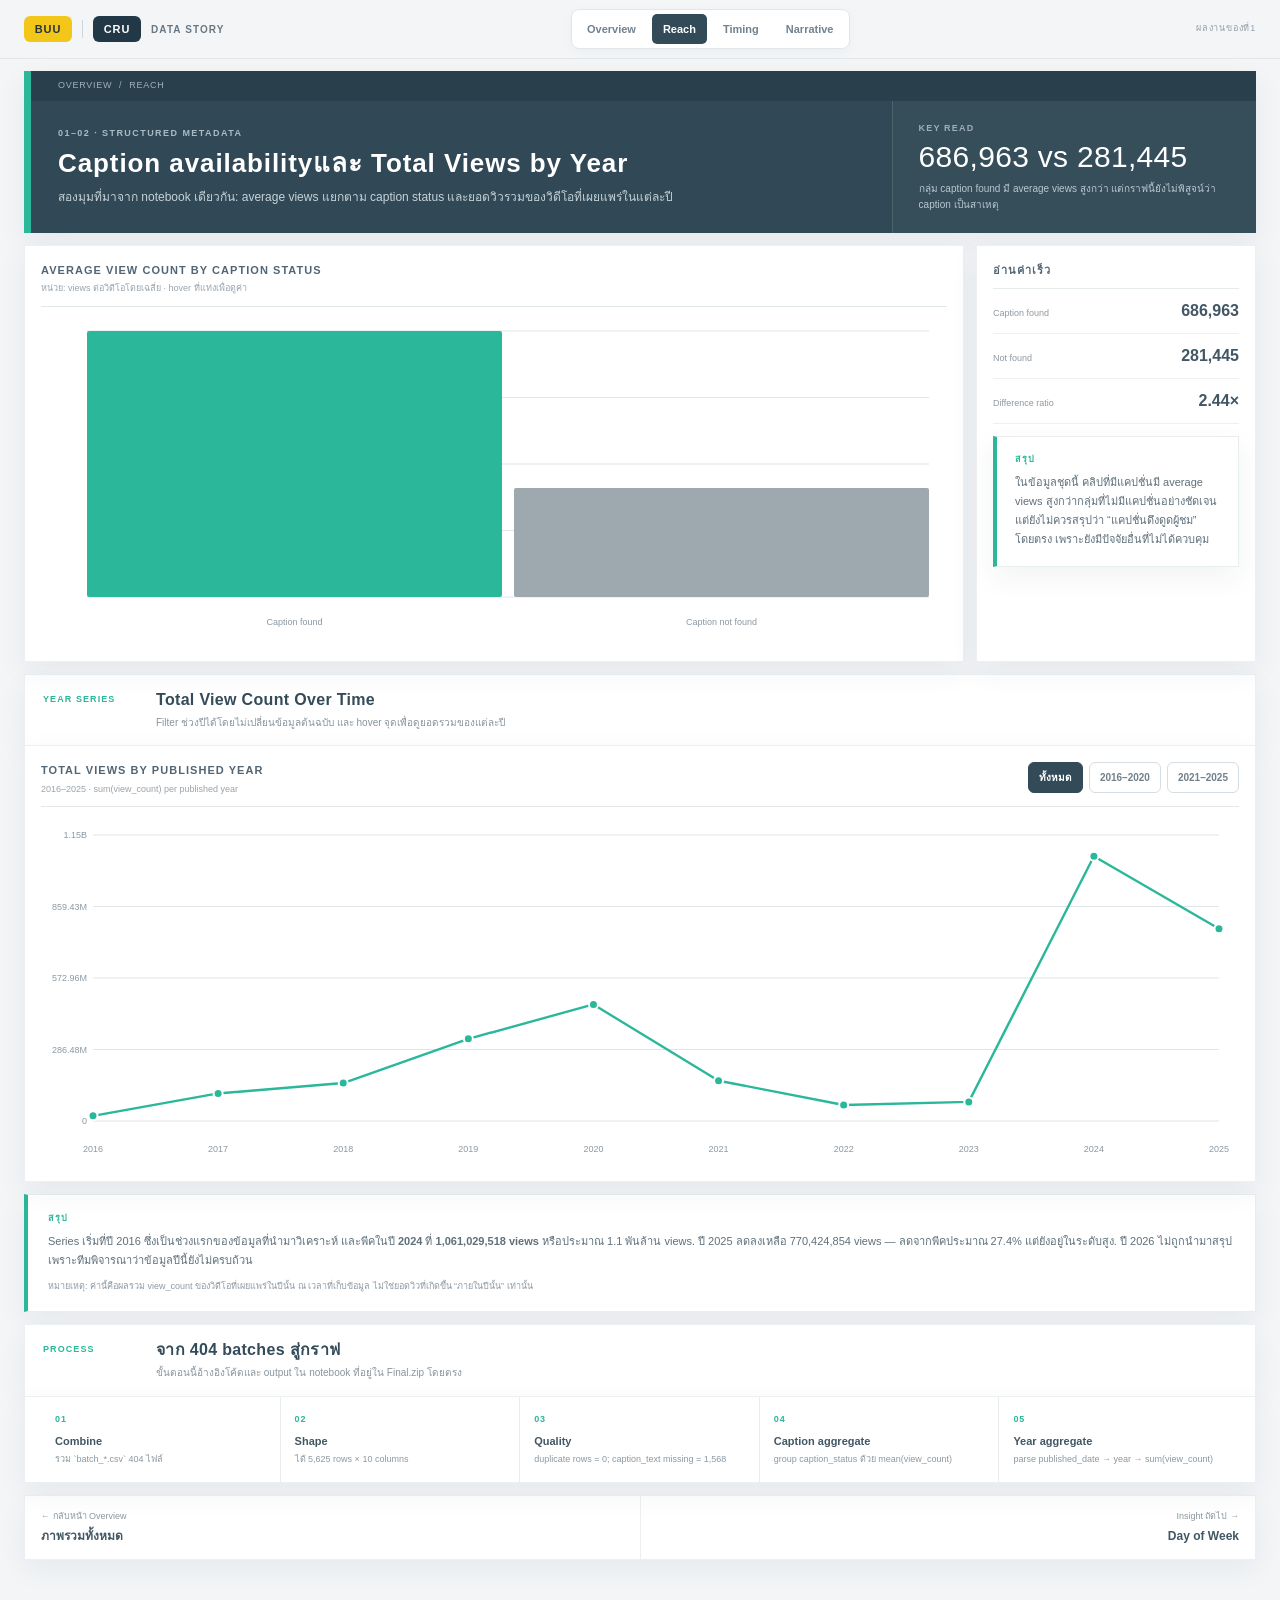
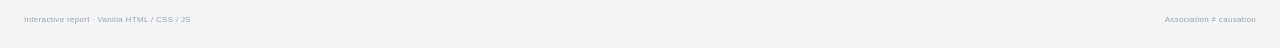
==== ghost_data_dashboard_v4_final/reach.html @ baf123ad "upload" ====
<!doctype html>
<html lang="th">
<head>
  <meta charset="utf-8"><meta name="viewport" content="width=device-width,initial-scale=1,viewport-fit=cover"><meta name="color-scheme" content="light">
  <title>Reach & Views</title><link rel="stylesheet" href="css/styles.css">
</head>
<body data-page="reach">
<header class="site-header"><div class="header-inner">
  <a class="brand" href="index.html"><span class="brand-chip gold">BUU</span><span class="brand-sep"></span><span class="brand-chip">CRU</span><span class="full">DATA STORY</span></a>
  <nav class="nav"><a href="index.html">Overview</a><a href="reach.html" aria-current="page">Reach</a><a href="timing.html">Timing</a><a href="narrative.html">Narrative</a></nav>
  <div class="header-meta">ผลงานของที่1</div>
</div></header>
<main>
  <section class="detail-hero">
    <div class="breadcrumb"><a href="index.html">Overview</a><span>/</span><span>Reach</span></div>
    <div class="detail-hero-grid"><div><div class="eyebrow">01–02 · Structured metadata</div><h1>Caption availability<br>และ Total Views by Year</h1><p class="lead">สองมุมที่มาจาก notebook เดียวกัน: average views แยกตาม caption status และยอดวิวรวมของวิดีโอที่เผยแพร่ในแต่ละปี</p></div><aside class="key-read"><div class="label">Key read</div><div class="value">686,963 vs 281,445</div><p>กลุ่ม caption found มี average views สูงกว่า แต่กราฟนี้ยังไม่พิสูจน์ว่า caption เป็นสาเหตุ</p></aside></div>
  </section>

  <section class="section">
    <div class="dashboard-grid">
      <div class="panel"><div class="panel-head"><div><div class="panel-title">Average View Count by Caption Status</div><div class="panel-sub">หน่วย: views ต่อวิดีโอโดยเฉลี่ย · hover ที่แท่งเพื่อดูค่า</div></div></div><div id="caption-chart" class="chart"></div></div>
      <aside class="panel"><div class="panel-title">อ่านค่าเร็ว</div><div class="metric-stack"><div class="metric-line"><span>Caption found</span><b>686,963</b></div><div class="metric-line"><span>Not found</span><b>281,445</b></div><div class="metric-line"><span>Difference ratio</span><b>2.44×</b></div></div><div class="summary-card"><div class="summary-label">สรุป</div><p>ในข้อมูลชุดนี้ คลิปที่มีแคปชั่นมี average views สูงกว่ากลุ่มที่ไม่มีแคปชั่นอย่างชัดเจน แต่ยังไม่ควรสรุปว่า “แคปชั่นดึงดูดผู้ชม” โดยตรง เพราะยังมีปัจจัยอื่นที่ไม่ได้ควบคุม</p></div></aside>
    </div>
  </section>

  <section class="section" id="years">
    <div class="section-head"><div class="section-index">YEAR SERIES</div><div class="section-title"><h2>Total View Count Over Time</h2><p>Filter ช่วงปีได้โดยไม่เปลี่ยนข้อมูลต้นฉบับ และ hover จุดเพื่อดูยอดรวมของแต่ละปี</p></div></div>
    <div class="panel"><div class="panel-head"><div><div class="panel-title">Total views by published year</div><div class="panel-sub">2016–2025 · sum(view_count) per published year</div></div><div class="controls"><button class="control-btn active" data-year-range="all">ทั้งหมด</button><button class="control-btn" data-year-range="early">2016–2020</button><button class="control-btn" data-year-range="late">2021–2025</button></div></div><div id="year-chart" class="chart"></div></div>
    <div class="summary-card wide"><div class="summary-label">สรุป</div><p>Series เริ่มที่ปี 2016 ซึ่งเป็นช่วงแรกของข้อมูลที่นำมาวิเคราะห์ และพีคในปี <b>2024</b> ที่ <b>1,061,029,518 views</b> หรือประมาณ 1.1 พันล้าน views. ปี 2025 ลดลงเหลือ 770,424,854 views — ลดจากพีคประมาณ 27.4% แต่ยังอยู่ในระดับสูง. ปี 2026 ไม่ถูกนำมาสรุป เพราะทีมพิจารณาว่าข้อมูลปีนี้ยังไม่ครบถ้วน</p><small>หมายเหตุ: ค่านี้คือผลรวม view_count ของวิดีโอที่เผยแพร่ในปีนั้น ณ เวลาที่เก็บข้อมูล ไม่ใช่ยอดวิวที่เกิดขึ้น “ภายในปีนั้น” เท่านั้น</small></div>
  </section>

  <section class="section"><div class="section-head"><div class="section-index">PROCESS</div><div class="section-title"><h2>จาก 404 batches สู่กราฟ</h2><p>ขั้นตอนนี้อ้างอิงโค้ดและ output ใน notebook ที่อยู่ใน Final.zip โดยตรง</p></div></div><div class="story-flow"><div class="flow-step"><div class="n">01</div><b>Combine</b><p>รวม `batch_*.csv` 404 ไฟล์</p></div><div class="flow-step"><div class="n">02</div><b>Shape</b><p>ได้ 5,625 rows × 10 columns</p></div><div class="flow-step"><div class="n">03</div><b>Quality</b><p>duplicate rows = 0; caption_text missing = 1,568</p></div><div class="flow-step"><div class="n">04</div><b>Caption aggregate</b><p>group caption_status ด้วย mean(view_count)</p></div><div class="flow-step"><div class="n">05</div><b>Year aggregate</b><p>parse published_date → year → sum(view_count)</p></div></div></section>

  <div class="page-nav"><a href="index.html">← กลับหน้า Overview<b>ภาพรวมทั้งหมด</b></a><a href="timing.html">Insight ถัดไป →<b>Day of Week</b></a></div>
</main>
<footer class="footer"><span>Interactive report · Vanilla HTML / CSS / JS</span><span>Association ≠ causation</span></footer>
<div class="route-wipe" aria-hidden="true"></div>
<script src="js/data.js"></script><script src="js/app.js"></script><script src="js/charts.js"></script><script src="js/pages.js"></script>
</body></html>
---- ghost_data_dashboard_v4_final/css/styles.css ----
@view-transition { navigation: auto; }

:root{
  --bg:#f3f5f7;
  --panel:#ffffff;
  --ink:#233548;
  --muted:#7f8c99;
  --line:#dbe2e7;
  --header:#314956;
  --header-2:#293f4b;
  --teal:#2bb79a;
  --teal-soft:#e5f6f1;
  --buu:#f3c61a;
  --red:#e46a58;
  --violet:#7664db;
  --orange:#e4ad36;
  --shadow:0 10px 28px rgba(34,52,68,.06);
  --radius:9px;
  --max:1600px;
  --ease:cubic-bezier(.22,1,.36,1);
}
*{box-sizing:border-box}
html{background:var(--bg);scroll-behavior:smooth}
body{margin:0;background:var(--bg);color:var(--ink);font-family:Inter,"Leelawadee UI","Noto Sans Thai",Tahoma,"Segoe UI",Arial,sans-serif;line-height:1.5;text-rendering:optimizeLegibility}
a{color:inherit;text-decoration:none}
button,select,input{font:inherit;color:inherit}
::selection{background:var(--buu);color:#18262d}

/* Cross-document transition: one deliberate motion, not decorative UI motion. */
::view-transition-old(root){animation:vt-old .28s ease both}
::view-transition-new(root){animation:vt-new .46s var(--ease) both}
@keyframes vt-old{to{opacity:.25;transform:translateY(-5px);filter:blur(2px)}}
@keyframes vt-new{from{clip-path:inset(100% 0 0 0);transform:translateY(8px)}to{clip-path:inset(0);transform:none}}
.route-wipe{position:fixed;inset:0;z-index:9999;pointer-events:none;background:var(--header);transform:scaleY(0);transform-origin:bottom;transition:transform .34s var(--ease)}
.route-wipe::after{content:"DATA STORY";position:absolute;left:28px;bottom:25px;color:#c8d5db;font-size:10px;letter-spacing:.16em;font-weight:800}
body.is-leaving .route-wipe{transform:scaleY(1)}
body.is-entering .route-wipe{transform:scaleY(1);transform-origin:top}
body.is-ready .route-wipe{transform:scaleY(0);transition-duration:.42s}

/* ===== TOP: V4 language ===== */
.site-header{position:sticky;top:0;z-index:40;background:rgba(243,245,247,.96);backdrop-filter:blur(10px);border-bottom:1px solid #e1e6e9}
.header-inner{max-width:var(--max);height:58px;padding:0 24px;margin:auto;display:grid;grid-template-columns:auto 1fr auto;align-items:center;gap:28px}
.brand{display:flex;align-items:center;gap:10px;font-size:10px;font-weight:800;letter-spacing:.11em;color:#687884;white-space:nowrap}
.brand-chip{height:26px;min-width:48px;padding:0 9px;border-radius:6px;display:grid;place-items:center;background:#223846;color:#fff;font-size:11px;letter-spacing:.08em}
.brand-chip.gold{background:var(--buu);color:#26343c}
.brand-sep{width:1px;height:18px;background:#ced6dc}
.nav{justify-self:center;display:flex;align-items:center;gap:5px;background:#fff;border:1px solid #e1e6e9;border-radius:8px;padding:4px;box-shadow:0 3px 12px rgba(34,52,68,.035)}
.nav a{padding:7px 11px;border-radius:5px;font-size:11px;color:#71818d;font-weight:650;transition:.16s ease}
.nav a:hover{background:#f2f5f6;color:#334b58}
.nav a[aria-current="page"]{background:#334b58;color:#fff}
.header-meta{justify-self:end;font-size:9px;color:#91a0aa;letter-spacing:.09em;text-transform:uppercase;white-space:nowrap}

main{max-width:var(--max);margin:auto;padding:12px 24px 54px}

/* Existing hero HTML rendered as compact V4 titlebar */
.hero,.detail-hero{margin-top:0;background:var(--header);color:#fff;box-shadow:var(--shadow);position:relative;overflow:hidden;border:0;padding:0;display:grid;grid-template-columns:minmax(0,1fr) minmax(280px,.42fr);align-items:stretch;gap:0}
.hero::before,.detail-hero::before{content:"";position:absolute;inset:0 auto 0 0;width:7px;background:var(--teal)}
.hero>div:first-child,.detail-hero-grid>div:first-child{padding:26px 30px 25px 34px}
.hero h1,.detail-hero h1{margin:0;font-size:26px;line-height:1.17;letter-spacing:.035em;font-weight:620;color:#fff;max-width:none}
.hero h1 br,.detail-hero h1 br{display:none}
.hero h1 .quiet{color:#fff;font-weight:620}
.eyebrow{margin:0 0 7px;color:#a9bcc5;font-size:9px;letter-spacing:.16em;text-transform:uppercase;font-weight:800}
.hero-copy,.lead{max-width:900px;margin:10px 0 0;color:#c6d3d9;font-size:12px;line-height:1.65}
.hero-side,.key-read{margin:0;padding:20px 26px;border:0;border-left:1px solid rgba(255,255,255,.12);display:flex;flex-direction:column;justify-content:center;background:rgba(255,255,255,.025)}
.hero-side strong,.key-read .value{font-size:30px;line-height:1;font-weight:450;letter-spacing:.01em;color:#fff;font-variant-numeric:tabular-nums;margin:0}
.hero-side p,.key-read p{margin:9px 0 0;color:#b8c8cf;font-size:10px;line-height:1.55}
.key-read .label{font-size:9px;letter-spacing:.13em;text-transform:uppercase;color:#9db0ba;font-weight:750;margin-bottom:7px}
.detail-hero{display:block}
.detail-hero-grid{display:grid;grid-template-columns:minmax(0,1fr) minmax(280px,.42fr);gap:0}
.breadcrumb{height:30px;display:flex;align-items:center;gap:7px;padding:0 18px 0 34px;background:var(--header-2);font-size:9px;color:#9fb2bc;letter-spacing:.08em;text-transform:uppercase}
.breadcrumb a:hover{color:#fff}

/* KPI strip = V4 white cards */
.stat-strip{display:grid;grid-template-columns:repeat(4,1fr);gap:12px;margin-top:12px;border:0}
.stat{min-height:118px;background:var(--panel);border:1px solid #edf0f2;box-shadow:var(--shadow);padding:16px 18px;position:relative;margin:0}
.stat::before{content:"";position:absolute;left:0;top:0;width:100%;height:3px;background:#edf1f3}
.stat:first-child::before{background:var(--teal)}
.stat b{display:block;margin-top:22px;font-size:29px;line-height:1;font-weight:420;color:#2c4051;font-variant-numeric:tabular-nums;letter-spacing:.01em}
.stat span{display:block;margin-top:8px;font-size:9px;text-transform:uppercase;letter-spacing:.105em;color:#8b98a2}

.section{padding:0;margin-top:12px;border:0}
.section-head{background:#fff;border:1px solid #edf0f2;border-bottom:0;padding:15px 18px;display:grid;grid-template-columns:95px 1fr;gap:18px;margin:0;box-shadow:var(--shadow)}
.section-index{padding-top:3px;color:var(--teal);font-size:9px;font-weight:800;letter-spacing:.12em;text-transform:uppercase}
.section-title h2{margin:0;font-size:16px;line-height:1.25;letter-spacing:.02em;font-weight:680;color:#344b59}
.section-title p{margin:5px 0 0;max-width:1050px;color:#87949e;font-size:10px;line-height:1.55}

/* Panels */
.dashboard-grid{display:grid;grid-template-columns:minmax(0,1fr) 280px;gap:12px;align-items:stretch}
.panel{background:var(--panel);border:1px solid #edf0f2;box-shadow:var(--shadow);padding:16px;min-width:0}
.panel.flush{padding:0}
.panel-head{min-height:45px;padding-bottom:10px;border-bottom:1px solid #e2e7ea;margin-bottom:8px;display:flex;align-items:flex-start;justify-content:space-between;gap:18px}
.panel-title{font-size:11px;letter-spacing:.095em;text-transform:uppercase;font-weight:750;color:#526575}
.panel-sub{font-size:9px;color:#98a3ac;margin-top:4px;line-height:1.45}
.chart{position:relative;width:100%;min-height:300px}
.chart svg{display:block;width:100%;height:100%;overflow:visible}
.chart .grid{stroke:#dfe5e9;stroke-width:1}
.chart .axis{fill:#8b98a2;font-size:9px}
.chart .bar{transition:opacity .15s ease;transform-box:fill-box}
.chart .bar:hover{opacity:.76}
.chart .line{fill:none;stroke-width:2.4;vector-effect:non-scaling-stroke;stroke-linecap:round;stroke-linejoin:round}
.chart .dot{stroke:#fff;stroke-width:2;cursor:crosshair}
.chart .hit{fill:transparent;cursor:crosshair}
.chart-tooltip{position:absolute;pointer-events:none;background:#223846;color:#fff;border-radius:7px;padding:9px 10px;font-size:10px;line-height:1.55;min-width:140px;opacity:0;transform:translateY(3px);transition:.12s ease;z-index:5;box-shadow:0 8px 24px rgba(23,41,52,.22)}
.chart-tooltip.show{opacity:1;transform:none}
.chart-tooltip b{font-size:11px}

.controls{display:flex;align-items:center;gap:6px;flex-wrap:wrap}
.control-btn{border:1px solid #d7dee3;background:#fff;border-radius:6px;padding:7px 10px;font-size:10px;font-weight:700;color:#71808b;cursor:pointer;transition:.15s ease}
.control-btn:hover{border-color:#aebbc4;color:#344b59}
.control-btn.active{background:#334b58;border-color:#334b58;color:#fff}
.select{border:1px solid #d7dee3;background:#fff;border-radius:6px;padding:7px 28px 7px 9px;font-size:10px;color:#667786}

.metric-stack{border-top:1px solid #e6ebee;margin-top:10px}
.metric-line{padding:10px 0;border-bottom:1px solid #eef1f3;display:flex;align-items:baseline;justify-content:space-between;gap:18px}
.metric-line span{font-size:9px;color:#8d99a2}
.metric-line b{font-size:16px;color:#425765;font-weight:700;font-variant-numeric:tabular-nums}
.note{font-size:9px;color:#9aa4ab;line-height:1.6;margin-top:12px}
.callout{margin-top:12px;background:var(--teal-soft);border-left:4px solid var(--teal);padding:14px 16px;box-shadow:none}
.callout b{display:block;font-size:13px;color:#345b54;margin-bottom:4px}
.callout p{margin:0;color:#5c716b;font-size:10px;line-height:1.6}

/* Overview summary list becomes compact dashboard rows */
.insight-list{background:#fff;border:1px solid #edf0f2;box-shadow:var(--shadow);padding:0 16px}
.insight-row{display:grid;grid-template-columns:42px minmax(180px,.65fr) minmax(340px,1.25fr) 160px;gap:18px;align-items:center;padding:18px 0;border-bottom:1px solid #e7ecef;transition:background .15s ease}
.insight-row:last-child{border-bottom:0}
.insight-row:hover{background:#f8fafb}
.insight-no{color:var(--teal);font-size:10px;font-weight:800;letter-spacing:.08em;font-variant-numeric:tabular-nums}
.insight-title{font-size:15px;font-weight:700;color:#334b58}
.insight-copy{font-size:10px;line-height:1.65;color:#6f7e89}
.insight-key{text-align:right;font-size:18px;font-weight:500;color:#334b58;font-variant-numeric:tabular-nums}
.insight-key small{display:block;margin-top:4px;font-size:8px;color:#96a2aa;font-weight:650;text-transform:uppercase;letter-spacing:.08em}

.story-flow{display:grid;grid-template-columns:repeat(5,1fr);background:#fff;border:1px solid #edf0f2;box-shadow:var(--shadow);padding:0 16px}
.flow-step{padding:16px 14px;border-right:1px solid #e8edef}
.flow-step:last-child{border-right:0}
.flow-step .n{font-size:9px;color:var(--teal);font-weight:800;letter-spacing:.1em}
.flow-step b{display:block;margin:7px 0 3px;font-size:11px;color:#405764}
.flow-step p{margin:0;color:#8b98a2;font-size:9px;line-height:1.5}

.explain-grid{display:grid;grid-template-columns:1fr 1fr;gap:12px}
.prose{background:#fff;border:1px solid #edf0f2;box-shadow:var(--shadow);padding:17px}
.prose h3{margin:0 0 8px;font-size:14px;color:#3c5360}
.prose p,.prose li{font-size:10px;line-height:1.65;color:#71808b}
.prose ul{padding-left:18px;margin-bottom:0}
.equation{background:#f3f6f7;border-left:3px solid #334b58;padding:11px 12px;color:#536772;font-family:ui-monospace,SFMono-Regular,Consolas,monospace;font-size:9px;line-height:1.65;white-space:pre-wrap;overflow:auto}

.page-nav{display:grid;grid-template-columns:1fr 1fr;background:#fff;border:1px solid #edf0f2;box-shadow:var(--shadow);margin-top:12px}
.page-nav a{padding:14px 16px;font-size:9px;color:#8a97a0}
.page-nav a:last-child{text-align:right;border-left:1px solid #edf0f2}
.page-nav b{display:block;margin-top:3px;color:#415763;font-size:12px}
.footer{max-width:var(--max);margin:0 auto;padding:0 24px 22px;color:#96a1a9;font-size:8px;display:flex;justify-content:space-between;letter-spacing:.04em}

@keyframes rise{from{opacity:0;transform:translateY(4px)}to{opacity:1;transform:none}}
.stat,.panel,.insight-list,.story-flow,.prose,.evidence-card{animation:rise .28s ease both}


/* ===== SUMMARY / EXPLANATION ===== */
.summary-card{
  margin-top:12px;
  background:#fff;
  border:1px solid #e8edef;
  border-left:4px solid var(--teal);
  box-shadow:var(--shadow);
  padding:16px 18px;
}
.summary-card.wide{padding:17px 20px}
.summary-card p,.hypothesis-card p{margin:6px 0 0;color:#5f707b;font-size:11px;line-height:1.75}
.summary-card small,.hypothesis-card small{display:block;margin-top:9px;color:#8e9aa3;font-size:9px;line-height:1.65}
.summary-label{font-size:9px;letter-spacing:.12em;text-transform:uppercase;color:var(--teal);font-weight:800}
.summary-grid{display:grid;grid-template-columns:1fr 1fr;gap:12px;margin-top:12px}
.summary-grid .summary-card{margin-top:0}
.hypothesis-card{background:#fffaf0;border:1px solid #f0e3c3;border-left:4px solid var(--buu);box-shadow:var(--shadow);padding:16px 18px}
.hypothesis-card .summary-label{color:#997718}
.narrative-summary{border-left-color:#2f80ed}

/* ===== NARRATIVE LEGEND ===== */
.legend-stack{display:grid;gap:12px;margin-top:12px}
.legend-row{display:grid;grid-template-columns:12px 1fr;gap:10px;align-items:start;padding-bottom:11px;border-bottom:1px solid #eef1f3}
.legend-row:last-child{border-bottom:0;padding-bottom:0}
.legend-swatch{width:10px;height:10px;border-radius:50%;margin-top:3px}
.legend-swatch.blue{background:#2f80ed}.legend-swatch.orange{background:#f2994a}.legend-swatch.green{background:#27ae60}
.legend-row b{display:block;color:#435966;font-size:10px;line-height:1.45}
.legend-row span{display:block;color:#8a97a1;font-size:9px;line-height:1.55;margin-top:3px}
.signal-controls .control-btn{display:inline-flex;align-items:center;gap:6px;background:#fff}
.signal-dot{width:7px;height:7px;border-radius:50%;background:currentColor}
.signal-blue{color:#2f80ed!important}.signal-orange{color:#d97a21!important}.signal-green{color:#218d50!important}
.signal-controls .control-btn.active{background:#334b58!important;border-color:#334b58!important;color:#fff!important}
.signal-controls .signal-blue:not(.active){border-color:#bcd6fa}.signal-controls .signal-orange:not(.active){border-color:#f6d2aa}.signal-controls .signal-green:not(.active){border-color:#b9e4ca}
.chart-zoom{margin-top:10px}
.story-flow.four{grid-template-columns:repeat(4,1fr)}

/* Anchor destinations clear the sticky header. */
[id]{scroll-margin-top:76px}

/* ===== MOBILE / TABLET ===== */
@media(max-width:1100px){
  .header-meta{display:none}
  .header-inner{grid-template-columns:auto 1fr;gap:18px}
  .nav{justify-self:end}
  .dashboard-grid{grid-template-columns:minmax(0,1fr) 240px}
  .insight-row{grid-template-columns:36px 190px 1fr 130px;gap:14px}
}

@media(max-width:820px){
  .site-header{position:sticky}
  .header-inner{height:auto;min-height:0;padding:8px 14px;grid-template-columns:1fr;gap:7px}
  .brand{display:flex;justify-self:start}
  .brand .full{display:none}
  .brand-chip{height:23px;min-width:42px;font-size:9px}
  .brand-sep{height:15px}
  .nav{justify-self:stretch;width:100%;max-width:100%;overflow-x:auto;overscroll-behavior-x:contain;scrollbar-width:none;justify-content:flex-start;padding:3px;gap:3px}
  .nav::-webkit-scrollbar{display:none}
  .nav a{flex:0 0 auto;padding:7px 10px;font-size:10px}

  main{padding:10px 13px 38px}
  .hero,.detail-hero-grid{grid-template-columns:1fr}
  .hero>div:first-child,.detail-hero-grid>div:first-child{padding:22px 20px 20px 25px}
  .hero h1,.detail-hero h1{font-size:23px;line-height:1.24;letter-spacing:.02em}
  .hero-copy,.lead{font-size:11px;line-height:1.7}
  .hero-side,.key-read{border-left:0;border-top:1px solid rgba(255,255,255,.12);padding:15px 20px 16px 25px}
  .hero-side strong,.key-read .value{font-size:27px}
  .breadcrumb{padding-left:25px}

  .stat-strip{grid-template-columns:1fr 1fr;gap:9px;margin-top:9px}
  .stat{min-height:98px;padding:13px 14px}
  .stat b{font-size:25px;margin-top:18px}

  .section{margin-top:9px}
  .section-head{grid-template-columns:1fr;gap:4px;padding:13px 14px}
  .section-title h2{font-size:15px}
  .section-title p{font-size:10px}

  .dashboard-grid{grid-template-columns:1fr;gap:9px}
  .panel{padding:13px}
  .panel-head{flex-direction:column;gap:9px;align-items:stretch}
  .controls{gap:5px}
  .control-btn{padding:7px 9px}
  .chart{min-height:260px}
  .chart .axis{font-size:8px}
  .chart-tooltip{max-width:170px;font-size:9px}

  .insight-list{padding:0 13px}
  .insight-row{grid-template-columns:28px 1fr;gap:6px 10px;padding:15px 0}
  .insight-title{font-size:14px}
  .insight-copy,.insight-key{grid-column:2}
  .insight-copy{font-size:10px;line-height:1.7}
  .insight-key{text-align:left;font-size:17px;margin-top:3px}

  .story-flow,.story-flow.four{grid-template-columns:1fr;padding:0 13px}
  .flow-step{border-right:0;border-bottom:1px solid #edf0f2;padding:13px 8px}
  .flow-step:last-child{border-bottom:0}
  .explain-grid,.summary-grid{grid-template-columns:1fr;gap:9px}
  .summary-card,.summary-card.wide,.hypothesis-card{padding:14px 15px}
  .summary-card p,.hypothesis-card p{font-size:10.5px;line-height:1.75}

  .page-nav{grid-template-columns:1fr 1fr}
  .footer{padding:0 13px 18px;gap:8px;flex-wrap:wrap}
}

@media(max-width:560px){
  main{padding-left:10px;padding-right:10px}
  .hero>div:first-child,.detail-hero-grid>div:first-child{padding:20px 16px 18px 21px}
  .hero-side,.key-read{padding:14px 16px 15px 21px}
  .hero h1,.detail-hero h1{font-size:21px}
  .eyebrow{font-size:8px}
  .stat-strip{grid-template-columns:1fr 1fr}
  .stat b{font-size:23px}
  .stat span{font-size:8px}
  .panel{padding:11px}
  .panel-title{font-size:10px}
  .signal-controls{display:grid;grid-template-columns:1fr}
  .signal-controls .control-btn{justify-content:flex-start;width:100%}
  .chart-zoom{overflow-x:auto;flex-wrap:nowrap;padding-bottom:2px}
  .chart-zoom .control-btn{white-space:nowrap;flex:0 0 auto}
  .metric-line b{font-size:15px}
  .legend-row b{font-size:9.5px}
  .page-nav{grid-template-columns:1fr}
  .page-nav a:last-child{text-align:left;border-left:0;border-top:1px solid #edf0f2}
  .footer{flex-direction:column;align-items:flex-start}
}

@media(max-width:390px){
  .stat-strip{grid-template-columns:1fr}
  .nav a{padding:6px 8px;font-size:9px}
  .hero h1,.detail-hero h1{font-size:20px}
  .hero-copy,.lead{font-size:10.5px}
  .summary-card p,.hypothesis-card p{font-size:10px}
}

@media(prefers-reduced-motion:reduce){
  *{animation:none!important;transition:none!important;scroll-behavior:auto!important}
  .route-wipe{display:none}
}
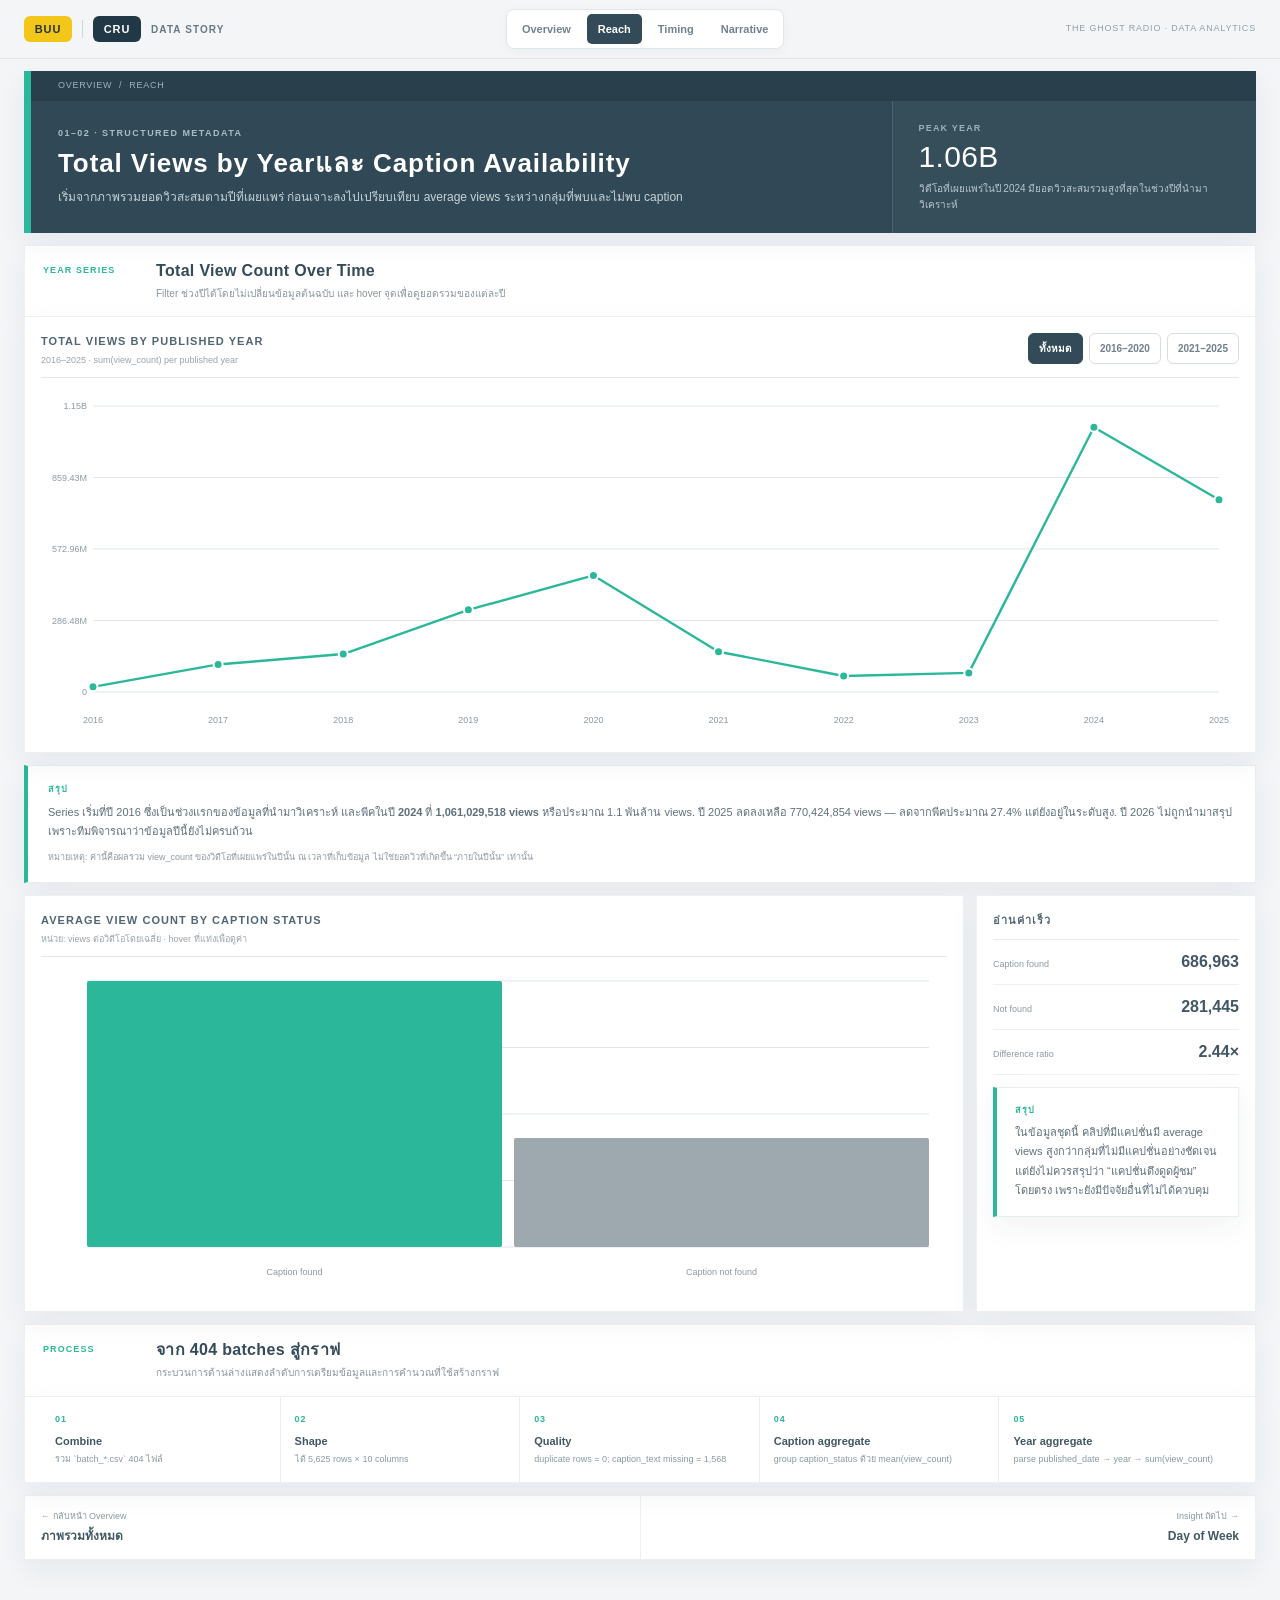
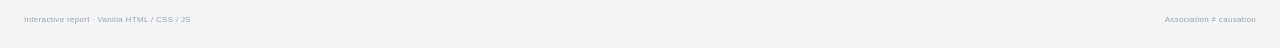
==== commit 5936330c: "fix again and again" ====
--- a/ghost_data_dashboard_v4_final/reach.html
+++ b/ghost_data_dashboard_v4_final/reach.html
@@ -8,28 +8,28 @@
 <header class="site-header"><div class="header-inner">
   <a class="brand" href="index.html"><span class="brand-chip gold">BUU</span><span class="brand-sep"></span><span class="brand-chip">CRU</span><span class="full">DATA STORY</span></a>
   <nav class="nav"><a href="index.html">Overview</a><a href="reach.html" aria-current="page">Reach</a><a href="timing.html">Timing</a><a href="narrative.html">Narrative</a></nav>
-  <div class="header-meta">ผลงานของที่1</div>
+  <div class="header-meta">THE GHOST RADIO · DATA ANALYTICS</div>
 </div></header>
 <main>
   <section class="detail-hero">
     <div class="breadcrumb"><a href="index.html">Overview</a><span>/</span><span>Reach</span></div>
-    <div class="detail-hero-grid"><div><div class="eyebrow">01–02 · Structured metadata</div><h1>Caption availability<br>และ Total Views by Year</h1><p class="lead">สองมุมที่มาจาก notebook เดียวกัน: average views แยกตาม caption status และยอดวิวรวมของวิดีโอที่เผยแพร่ในแต่ละปี</p></div><aside class="key-read"><div class="label">Key read</div><div class="value">686,963 vs 281,445</div><p>กลุ่ม caption found มี average views สูงกว่า แต่กราฟนี้ยังไม่พิสูจน์ว่า caption เป็นสาเหตุ</p></aside></div>
+    <div class="detail-hero-grid"><div><div class="eyebrow">01–02 · Structured metadata</div><h1>Total Views by Year<br>และ Caption Availability</h1><p class="lead">เริ่มจากภาพรวมยอดวิวสะสมตามปีที่เผยแพร่ ก่อนเจาะลงไปเปรียบเทียบ average views ระหว่างกลุ่มที่พบและไม่พบ caption</p></div><aside class="key-read"><div class="label">Peak year</div><div class="value">1.06B</div><p>วิดีโอที่เผยแพร่ในปี 2024 มียอดวิวสะสมรวมสูงที่สุดในช่วงปีที่นำมาวิเคราะห์</p></aside></div>
   </section>
 
-  <section class="section">
+<section class="section" id="years">
+    <div class="section-head"><div class="section-index">YEAR SERIES</div><div class="section-title"><h2>Total View Count Over Time</h2><p>Filter ช่วงปีได้โดยไม่เปลี่ยนข้อมูลต้นฉบับ และ hover จุดเพื่อดูยอดรวมของแต่ละปี</p></div></div>
+    <div class="panel"><div class="panel-head"><div><div class="panel-title">Total views by published year</div><div class="panel-sub">2016–2025 · sum(view_count) per published year</div></div><div class="controls"><button class="control-btn active" data-year-range="all">ทั้งหมด</button><button class="control-btn" data-year-range="early">2016–2020</button><button class="control-btn" data-year-range="late">2021–2025</button></div></div><div id="year-chart" class="chart"></div></div>
+    <div class="summary-card wide"><div class="summary-label">สรุป</div><p>Series เริ่มที่ปี 2016 ซึ่งเป็นช่วงแรกของข้อมูลที่นำมาวิเคราะห์ และพีคในปี <b>2024</b> ที่ <b>1,061,029,518 views</b> หรือประมาณ 1.1 พันล้าน views. ปี 2025 ลดลงเหลือ 770,424,854 views — ลดจากพีคประมาณ 27.4% แต่ยังอยู่ในระดับสูง. ปี 2026 ไม่ถูกนำมาสรุป เพราะทีมพิจารณาว่าข้อมูลปีนี้ยังไม่ครบถ้วน</p><small>หมายเหตุ: ค่านี้คือผลรวม view_count ของวิดีโอที่เผยแพร่ในปีนั้น ณ เวลาที่เก็บข้อมูล ไม่ใช่ยอดวิวที่เกิดขึ้น “ภายในปีนั้น” เท่านั้น</small></div>
+  </section>
+
+<section class="section">
     <div class="dashboard-grid">
       <div class="panel"><div class="panel-head"><div><div class="panel-title">Average View Count by Caption Status</div><div class="panel-sub">หน่วย: views ต่อวิดีโอโดยเฉลี่ย · hover ที่แท่งเพื่อดูค่า</div></div></div><div id="caption-chart" class="chart"></div></div>
       <aside class="panel"><div class="panel-title">อ่านค่าเร็ว</div><div class="metric-stack"><div class="metric-line"><span>Caption found</span><b>686,963</b></div><div class="metric-line"><span>Not found</span><b>281,445</b></div><div class="metric-line"><span>Difference ratio</span><b>2.44×</b></div></div><div class="summary-card"><div class="summary-label">สรุป</div><p>ในข้อมูลชุดนี้ คลิปที่มีแคปชั่นมี average views สูงกว่ากลุ่มที่ไม่มีแคปชั่นอย่างชัดเจน แต่ยังไม่ควรสรุปว่า “แคปชั่นดึงดูดผู้ชม” โดยตรง เพราะยังมีปัจจัยอื่นที่ไม่ได้ควบคุม</p></div></aside>
     </div>
   </section>
 
-  <section class="section" id="years">
-    <div class="section-head"><div class="section-index">YEAR SERIES</div><div class="section-title"><h2>Total View Count Over Time</h2><p>Filter ช่วงปีได้โดยไม่เปลี่ยนข้อมูลต้นฉบับ และ hover จุดเพื่อดูยอดรวมของแต่ละปี</p></div></div>
-    <div class="panel"><div class="panel-head"><div><div class="panel-title">Total views by published year</div><div class="panel-sub">2016–2025 · sum(view_count) per published year</div></div><div class="controls"><button class="control-btn active" data-year-range="all">ทั้งหมด</button><button class="control-btn" data-year-range="early">2016–2020</button><button class="control-btn" data-year-range="late">2021–2025</button></div></div><div id="year-chart" class="chart"></div></div>
-    <div class="summary-card wide"><div class="summary-label">สรุป</div><p>Series เริ่มที่ปี 2016 ซึ่งเป็นช่วงแรกของข้อมูลที่นำมาวิเคราะห์ และพีคในปี <b>2024</b> ที่ <b>1,061,029,518 views</b> หรือประมาณ 1.1 พันล้าน views. ปี 2025 ลดลงเหลือ 770,424,854 views — ลดจากพีคประมาณ 27.4% แต่ยังอยู่ในระดับสูง. ปี 2026 ไม่ถูกนำมาสรุป เพราะทีมพิจารณาว่าข้อมูลปีนี้ยังไม่ครบถ้วน</p><small>หมายเหตุ: ค่านี้คือผลรวม view_count ของวิดีโอที่เผยแพร่ในปีนั้น ณ เวลาที่เก็บข้อมูล ไม่ใช่ยอดวิวที่เกิดขึ้น “ภายในปีนั้น” เท่านั้น</small></div>
-  </section>
-
-  <section class="section"><div class="section-head"><div class="section-index">PROCESS</div><div class="section-title"><h2>จาก 404 batches สู่กราฟ</h2><p>ขั้นตอนนี้อ้างอิงโค้ดและ output ใน notebook ที่อยู่ใน Final.zip โดยตรง</p></div></div><div class="story-flow"><div class="flow-step"><div class="n">01</div><b>Combine</b><p>รวม `batch_*.csv` 404 ไฟล์</p></div><div class="flow-step"><div class="n">02</div><b>Shape</b><p>ได้ 5,625 rows × 10 columns</p></div><div class="flow-step"><div class="n">03</div><b>Quality</b><p>duplicate rows = 0; caption_text missing = 1,568</p></div><div class="flow-step"><div class="n">04</div><b>Caption aggregate</b><p>group caption_status ด้วย mean(view_count)</p></div><div class="flow-step"><div class="n">05</div><b>Year aggregate</b><p>parse published_date → year → sum(view_count)</p></div></div></section>
+  <section class="section"><div class="section-head"><div class="section-index">PROCESS</div><div class="section-title"><h2>จาก 404 batches สู่กราฟ</h2><p>กระบวนการด้านล่างแสดงลำดับการเตรียมข้อมูลและการคำนวณที่ใช้สร้างกราฟ</p></div></div><div class="story-flow"><div class="flow-step"><div class="n">01</div><b>Combine</b><p>รวม `batch_*.csv` 404 ไฟล์</p></div><div class="flow-step"><div class="n">02</div><b>Shape</b><p>ได้ 5,625 rows × 10 columns</p></div><div class="flow-step"><div class="n">03</div><b>Quality</b><p>duplicate rows = 0; caption_text missing = 1,568</p></div><div class="flow-step"><div class="n">04</div><b>Caption aggregate</b><p>group caption_status ด้วย mean(view_count)</p></div><div class="flow-step"><div class="n">05</div><b>Year aggregate</b><p>parse published_date → year → sum(view_count)</p></div></div></section>
 
   <div class="page-nav"><a href="index.html">← กลับหน้า Overview<b>ภาพรวมทั้งหมด</b></a><a href="timing.html">Insight ถัดไป →<b>Day of Week</b></a></div>
 </main>
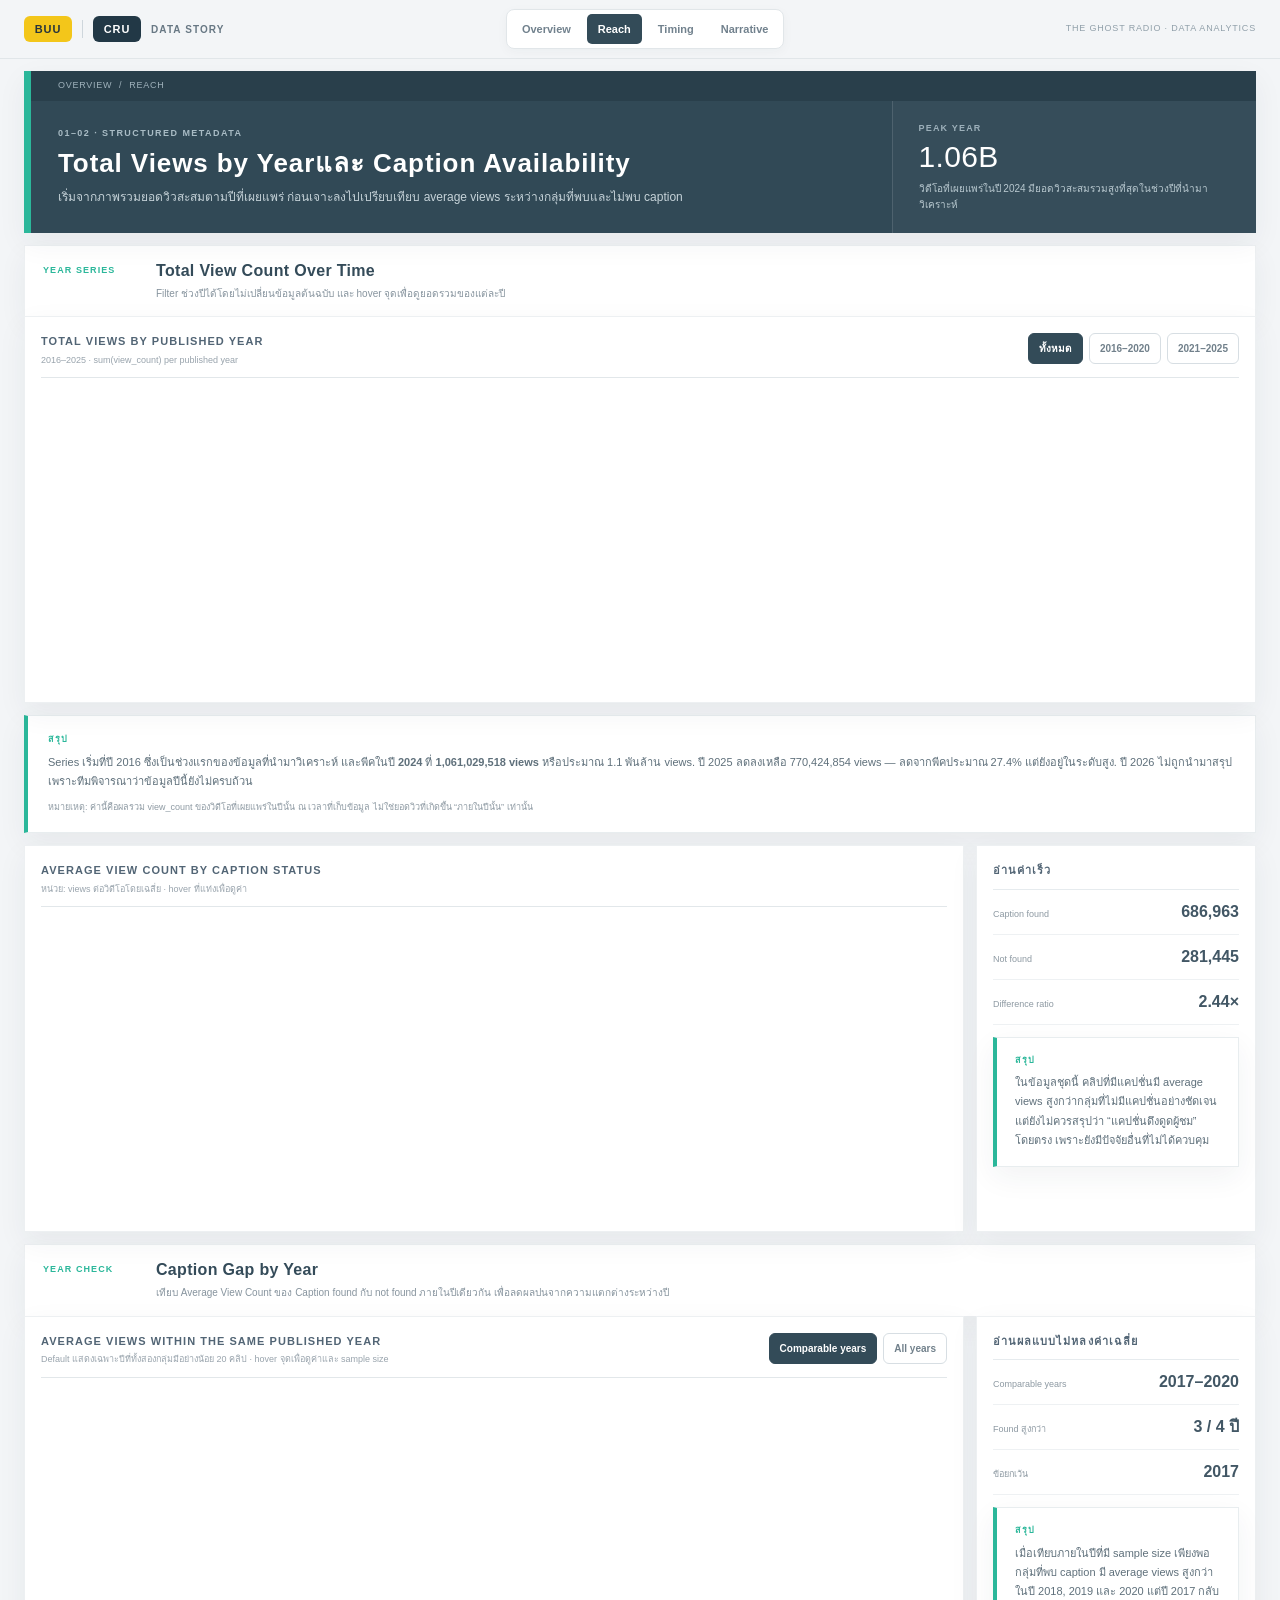
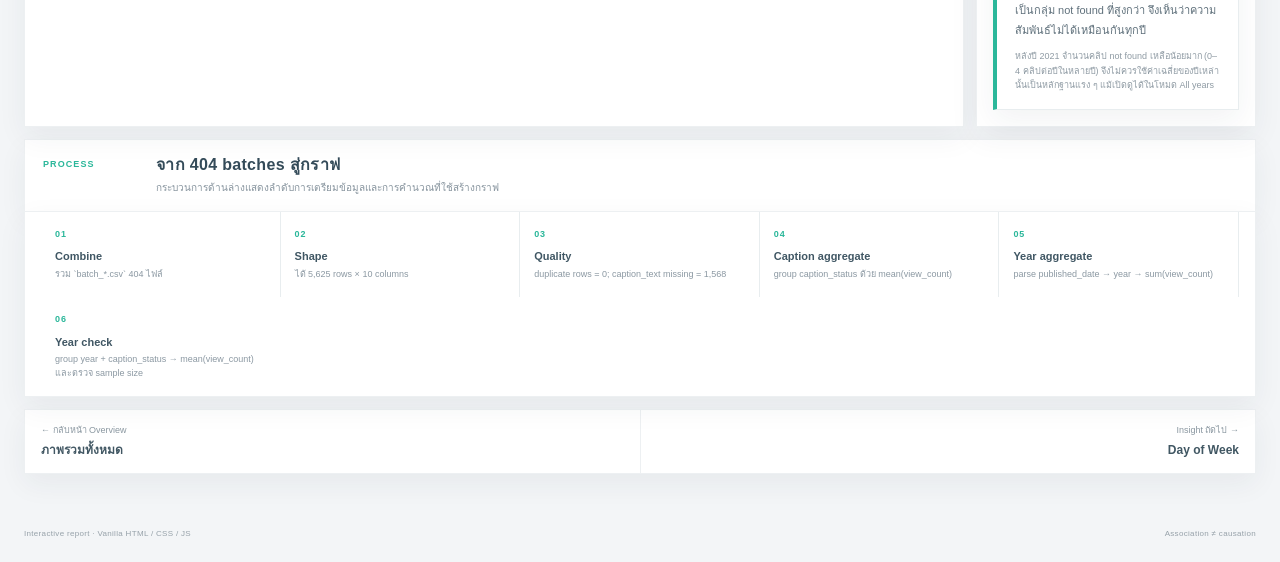
==== commit cf29799e: "dsdsadsadsadsadsa" ====
--- a/ghost_data_dashboard_v4_final/reach.html
+++ b/ghost_data_dashboard_v4_final/reach.html
@@ -29,11 +29,50 @@
     </div>
   </section>
 
-  <section class="section"><div class="section-head"><div class="section-index">PROCESS</div><div class="section-title"><h2>จาก 404 batches สู่กราฟ</h2><p>กระบวนการด้านล่างแสดงลำดับการเตรียมข้อมูลและการคำนวณที่ใช้สร้างกราฟ</p></div></div><div class="story-flow"><div class="flow-step"><div class="n">01</div><b>Combine</b><p>รวม `batch_*.csv` 404 ไฟล์</p></div><div class="flow-step"><div class="n">02</div><b>Shape</b><p>ได้ 5,625 rows × 10 columns</p></div><div class="flow-step"><div class="n">03</div><b>Quality</b><p>duplicate rows = 0; caption_text missing = 1,568</p></div><div class="flow-step"><div class="n">04</div><b>Caption aggregate</b><p>group caption_status ด้วย mean(view_count)</p></div><div class="flow-step"><div class="n">05</div><b>Year aggregate</b><p>parse published_date → year → sum(view_count)</p></div></div></section>
+
+<section class="section" id="caption-year-gap">
+  <div class="section-head">
+    <div class="section-index">YEAR CHECK</div>
+    <div class="section-title">
+      <h2>Caption Gap by Year</h2>
+      <p>เทียบ Average View Count ของ Caption found กับ not found ภายในปีเดียวกัน เพื่อลดผลปนจากความแตกต่างระหว่างปี</p>
+    </div>
+  </div>
+  <div class="dashboard-grid">
+    <div class="panel">
+      <div class="panel-head">
+        <div>
+          <div class="panel-title">Average views within the same published year</div>
+          <div class="panel-sub">Default แสดงเฉพาะปีที่ทั้งสองกลุ่มมีอย่างน้อย 20 คลิป · hover จุดเพื่อดูค่าและ sample size</div>
+        </div>
+        <div class="controls">
+          <button class="control-btn active" data-caption-year-mode="comparable">Comparable years</button>
+          <button class="control-btn" data-caption-year-mode="all">All years</button>
+        </div>
+      </div>
+      <div id="caption-year-chart" class="chart"></div>
+    </div>
+    <aside class="panel">
+      <div class="panel-title">อ่านผลแบบไม่หลงค่าเฉลี่ย</div>
+      <div class="metric-stack">
+        <div class="metric-line"><span>Comparable years</span><b>2017–2020</b></div>
+        <div class="metric-line"><span>Found สูงกว่า</span><b>3 / 4 ปี</b></div>
+        <div class="metric-line"><span>ข้อยกเว้น</span><b>2017</b></div>
+      </div>
+      <div class="summary-card">
+        <div class="summary-label">สรุป</div>
+        <p>เมื่อเทียบภายในปีที่มี sample size เพียงพอ กลุ่มที่พบ caption มี average views สูงกว่าในปี 2018, 2019 และ 2020 แต่ปี 2017 กลับเป็นกลุ่ม not found ที่สูงกว่า จึงเห็นว่าความสัมพันธ์ไม่ได้เหมือนกันทุกปี</p>
+        <small>หลังปี 2021 จำนวนคลิป not found เหลือน้อยมาก (0–4 คลิปต่อปีในหลายปี) จึงไม่ควรใช้ค่าเฉลี่ยของปีเหล่านั้นเป็นหลักฐานแรง ๆ แม้เปิดดูได้ในโหมด All years</small>
+      </div>
+    </aside>
+  </div>
+</section>
+
+  <section class="section"><div class="section-head"><div class="section-index">PROCESS</div><div class="section-title"><h2>จาก 404 batches สู่กราฟ</h2><p>กระบวนการด้านล่างแสดงลำดับการเตรียมข้อมูลและการคำนวณที่ใช้สร้างกราฟ</p></div></div><div class="story-flow"><div class="flow-step"><div class="n">01</div><b>Combine</b><p>รวม `batch_*.csv` 404 ไฟล์</p></div><div class="flow-step"><div class="n">02</div><b>Shape</b><p>ได้ 5,625 rows × 10 columns</p></div><div class="flow-step"><div class="n">03</div><b>Quality</b><p>duplicate rows = 0; caption_text missing = 1,568</p></div><div class="flow-step"><div class="n">04</div><b>Caption aggregate</b><p>group caption_status ด้วย mean(view_count)</p></div><div class="flow-step"><div class="n">05</div><b>Year aggregate</b><p>parse published_date → year → sum(view_count)</p></div><div class="flow-step"><div class="n">06</div><b>Year check</b><p>group year + caption_status → mean(view_count) และตรวจ sample size</p></div></div></section>
 
   <div class="page-nav"><a href="index.html">← กลับหน้า Overview<b>ภาพรวมทั้งหมด</b></a><a href="timing.html">Insight ถัดไป →<b>Day of Week</b></a></div>
 </main>
 <footer class="footer"><span>Interactive report · Vanilla HTML / CSS / JS</span><span>Association ≠ causation</span></footer>
 <div class="route-wipe" aria-hidden="true"></div>
-<script src="js/data.js"></script><script src="js/app.js"></script><script src="js/charts.js"></script><script src="js/pages.js"></script>
+<script src="js/data.v6.js"></script><script src="js/app.v6.js"></script><script src="js/charts.v6.js"></script><script src="js/pages.v6.js"></script>
 </body></html>
